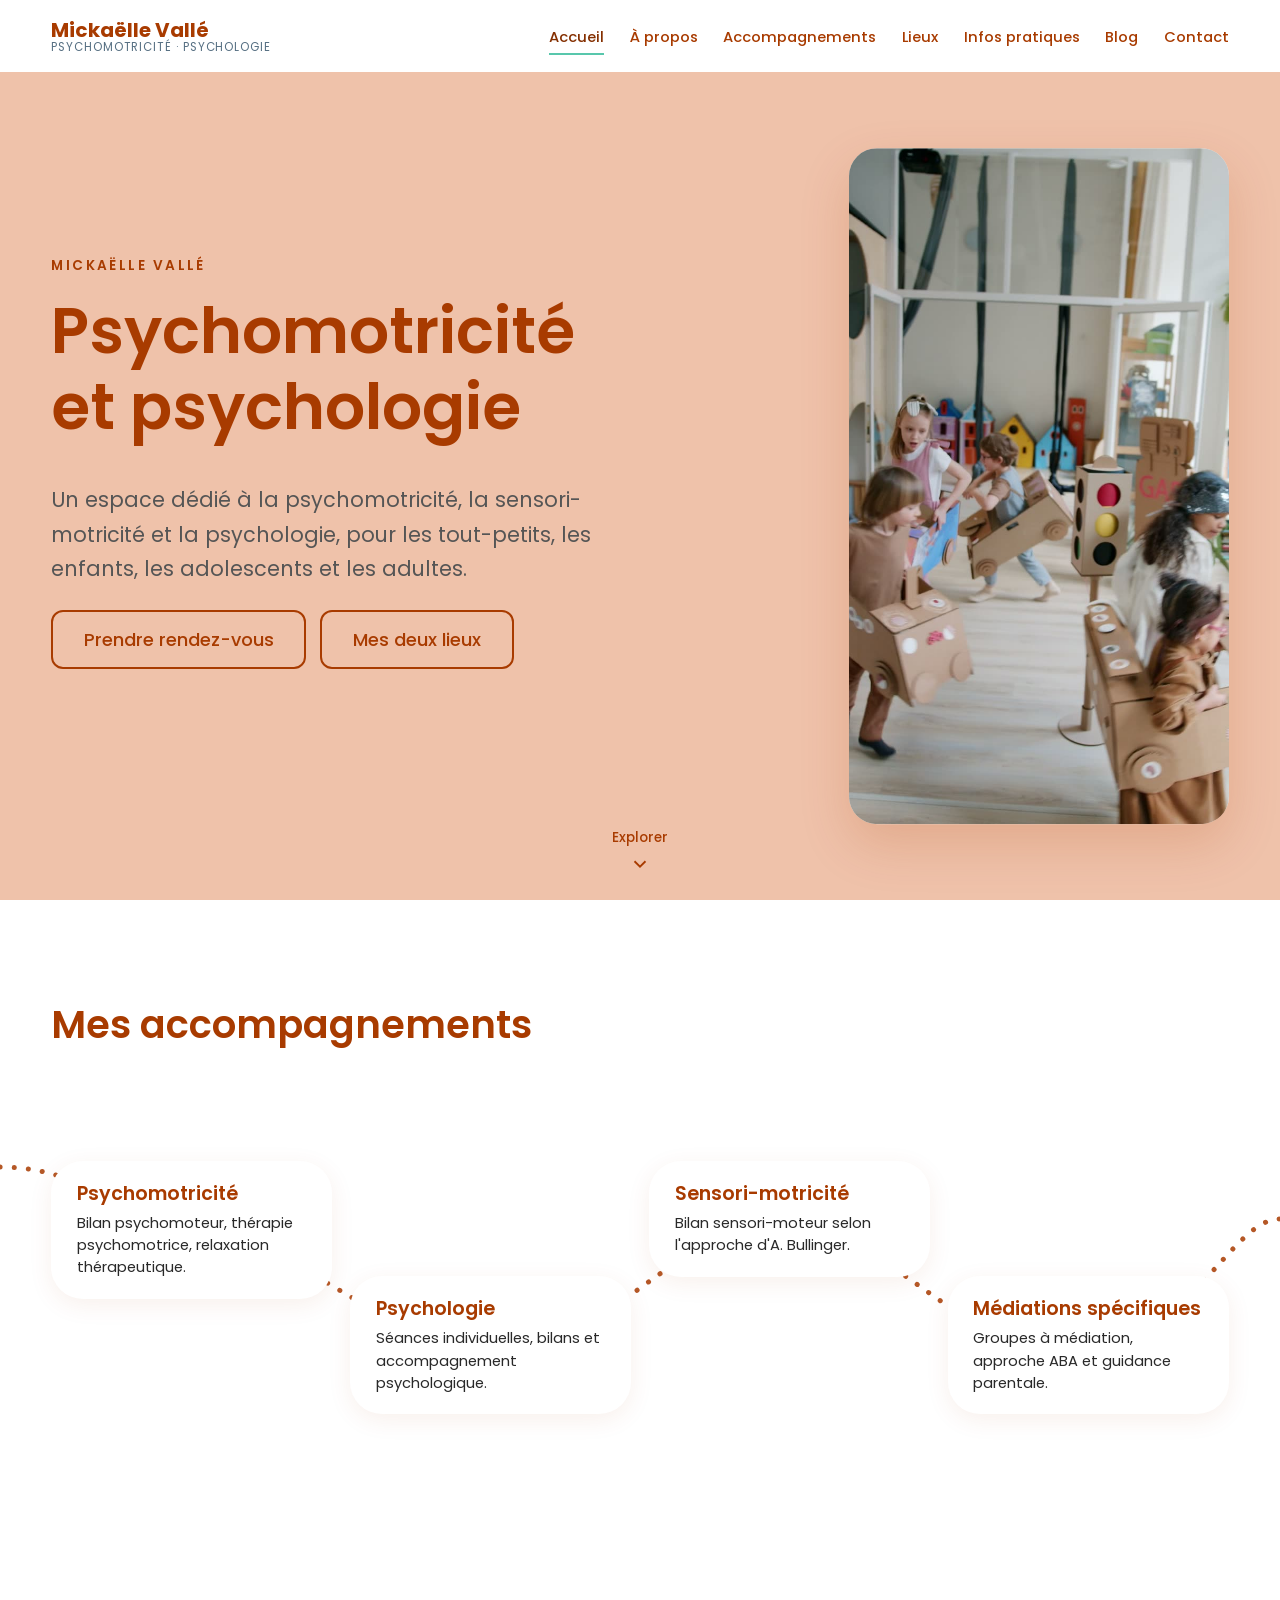
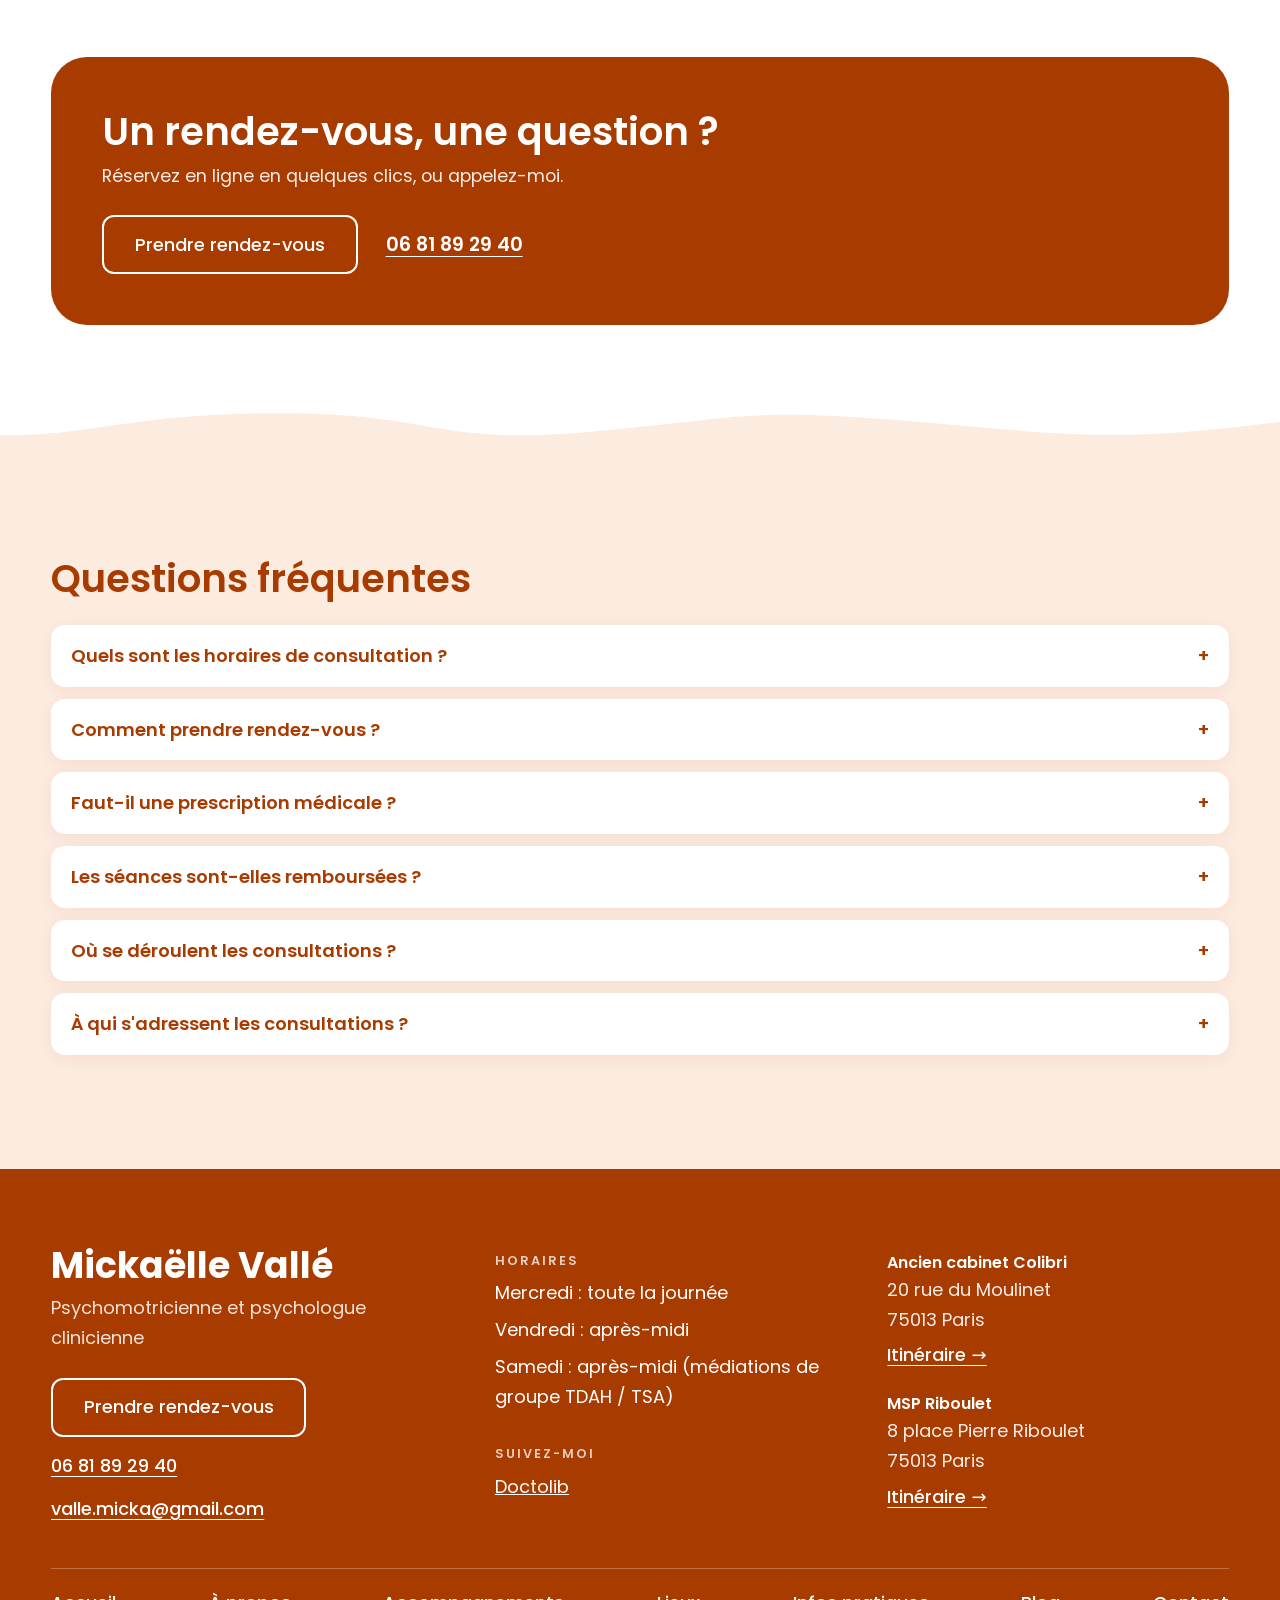
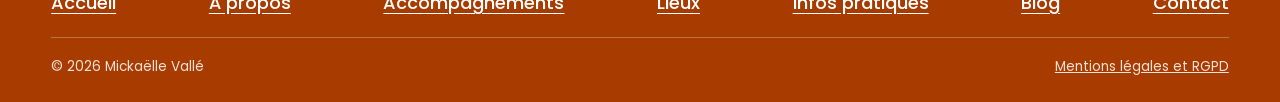
==== index.html @ c5b4d3ae "Apercu temporaire du site de Mickaelle Valle Copie generee depuis le depot prive, avec noindex sur c" ====
<!doctype html>
<html lang="fr">
<head>
<meta charset="utf-8">
<meta name="viewport" content="width=device-width,initial-scale=1">
<title>Mickaëlle Vallé | Psychomotricienne et psychologue à Paris</title>
<meta name="description" content="Psychomotricienne et psychologue clinicienne à Paris. Bilans, thérapie psychomotrice, sensori-motricité, médiations. Prise de rendez-vous sur Doctolib.">
<meta property="og:type" content="website">
<meta property="og:title" content="Mickaëlle Vallé | Psychomotricienne et psychologue à Paris">
<meta property="og:description" content="Psychomotricienne et psychologue clinicienne à Paris. Bilans, thérapie psychomotrice, sensori-motricité, médiations. Prise de rendez-vous sur Doctolib.">
<meta property="og:locale" content="fr_FR">
<meta name="theme-color" content="#A83B00">
<meta name="robots" content="noindex, nofollow">
<link rel="icon" href="data:image/svg+xml,%3Csvg xmlns=%27http://www.w3.org/2000/svg%27 viewBox=%270 0 64 64%27%3E%3Ccircle cx=%2732%27 cy=%2732%27 r=%2732%27 fill=%27%23A83B00%27/%3E%3Ctext x=%2732%27 y=%2742%27 font-size=%2726%27 font-family=%27sans-serif%27 font-weight=%27700%27 text-anchor=%27middle%27 fill=%27white%27%3EMV%3C/text%3E%3C/svg%3E">
<link rel="preconnect" href="https://fonts.googleapis.com"><link rel="preconnect" href="https://fonts.gstatic.com" crossorigin>
<link href="https://fonts.googleapis.com/css2?family=Poppins:wght@400;500;600&display=swap" rel="stylesheet">
<link rel="stylesheet" href="css/style.css?v=15">
</head>
<body data-page="home">
<a class="skip" href="#main">Aller au contenu</a>
<header class="site-header" id="site-header"></header>
<main id="main"></main>
<footer class="site-footer" id="site-footer"></footer>
<script src="js/main.js?v=15" defer></script>
</body>
</html>
---- css/style.css ----
:root{
  --terra:#A83B00;--terra-dark:#842f00;--peach:#F7C9B0;--terra-soft:#EFC2AA;--peach-soft:#FCEBDF;--teal:#58C7AC;
  --slate:#577083;--navy:#0E346E;--ink:#292929;--muted:#555;--white:#fff;
  --fs-body:clamp(1rem,.95rem + .25vw,1.125rem);
  --fs-h1:clamp(2rem,1.4rem + 3.2vw,4rem);
  --fs-h2:clamp(1.5rem,1.2rem + 1.5vw,2.5rem);
  --fs-h3:clamp(1.1rem,1rem + .5vw,1.4rem);
  --gutter:clamp(16px,4vw,72px);--radius:20px;--header-h:72px;
}
*,*::before,*::after{box-sizing:border-box}
html{scroll-behavior:smooth;scroll-padding-top:calc(var(--header-h) + 12px)}
body{margin:0;font-family:Poppins,system-ui,sans-serif;font-size:var(--fs-body);line-height:1.65;color:var(--ink);background:var(--white);overflow-x:hidden;animation:pageIn .35s ease both}
body.leaving{animation:pageOut .25s ease forwards}
@keyframes pageIn{from{opacity:0;transform:translateY(8px)}to{opacity:1;transform:none}}
@keyframes pageOut{to{opacity:0;transform:translateY(-8px)}}
img,iframe{max-width:100%;display:block}
h1,h2,h3{font-weight:600;line-height:1.2;color:var(--terra);margin:0 0 .6em}
h1{font-size:var(--fs-h1)}h2{font-size:var(--fs-h2)}h3{font-size:var(--fs-h3);color:var(--slate)}
p{margin:0 0 1em}a{color:var(--navy)}
.wrap{width:min(1760px,100% - 2*var(--gutter));margin-inline:auto;margin-inline:auto}
section{padding-block:clamp(48px,8vw,104px)}
.alt{background:var(--peach-soft);position:relative;margin-top:clamp(30px,4vw,56px)}
.kicker{display:block;font-size:.85rem;font-weight:600;letter-spacing:.18em;text-transform:uppercase;color:var(--terra);margin-bottom:1rem}
.lead{font-size:clamp(1.05rem,1rem + .5vw,1.3rem);color:var(--muted);max-width:60ch}
.skip{position:absolute;left:-999px;top:8px;background:#fff;padding:8px 12px;z-index:200}.skip:focus{left:8px}

/* header */
.site-header{position:sticky;top:0;z-index:100;height:var(--header-h);display:flex;align-items:center;background:rgba(255,255,255,.72);backdrop-filter:blur(12px);-webkit-backdrop-filter:blur(12px);transition:background .3s,box-shadow .3s}
.site-header.scrolled{background:rgba(255,255,255,.94);box-shadow:0 2px 18px rgba(0,0,0,.08)}
.site-header .wrap{display:flex;align-items:center;justify-content:space-between;gap:16px}
.logo{display:flex;flex-direction:column;line-height:1.1;text-decoration:none;cursor:pointer}
.logo strong{font-size:1.25rem;color:var(--terra)}.logo span{font-size:.72rem;letter-spacing:.08em;color:var(--slate)}
.nav ul{display:flex;gap:clamp(12px,2vw,28px);list-style:none;margin:0;padding:0}
.nav a{text-decoration:none;color:var(--terra);font-size:.92rem;font-weight:500;padding:6px 0;border-bottom:2px solid transparent;transition:border-color .2s,color .2s;cursor:pointer}
.nav a:hover,.nav a[aria-current="page"]{border-color:var(--teal);color:var(--terra-dark)}
.burger{display:none;background:none;border:0;padding:8px;cursor:pointer}
.burger span{display:block;width:26px;height:2px;background:var(--terra);margin:6px 0;transition:transform .25s,opacity .25s}
@media (max-width:900px){
  .burger{display:block}
  .nav{position:absolute;top:var(--header-h);left:0;right:0;background:rgba(255,255,255,.98);max-height:0;overflow:hidden;transition:max-height .3s}
  .nav.open{max-height:80vh;box-shadow:0 12px 24px rgba(0,0,0,.1)}
  .nav ul{flex-direction:column;padding:12px var(--gutter) 20px}
  .burger.open span:nth-child(1){transform:translateY(8px) rotate(45deg)}
  .burger.open span:nth-child(2){opacity:0}
  .burger.open span:nth-child(3){transform:translateY(-8px) rotate(-45deg)}
}

/* buttons (style B : contour, remplissage au survol) */
.btn{display:inline-block;font:inherit;font-weight:500;text-decoration:none;cursor:pointer;color:var(--terra);background:linear-gradient(var(--terra),var(--terra)) left/0 100% no-repeat;border:2px solid var(--terra);padding:.7em 1.7em;border-radius:12px;transition:background-size .3s ease,color .3s ease,transform .2s ease}
.btn:hover,.btn:focus-visible{background-size:100% 100%;color:#fff}
.btn:active{transform:scale(.95)}
.btn-row{display:flex;flex-wrap:wrap;gap:14px;margin-top:1.5rem}

/* hero */
.hero{min-height:calc(100svh - var(--header-h));display:flex;align-items:center;position:relative;padding-block:48px 96px;background:#fff;overflow:hidden}
.hero h1 .w{display:inline-block;opacity:0;transform:translateY(16px);animation:wordUp .7s cubic-bezier(.2,.8,.2,1) forwards}
@keyframes wordUp{to{opacity:1;transform:none}}
.hero .lead,.hero .btn-row,.hero .kicker{animation:pageIn .8s .6s ease both}
.explore{position:absolute;left:50%;bottom:24px;transform:translateX(-50%);background:none;border:0;color:var(--terra);font:inherit;font-size:.85rem;font-weight:500;cursor:pointer;display:flex;flex-direction:column;align-items:center;gap:4px;transition:opacity .2s}
.explore:hover{opacity:.7}.explore:active{transform:translateX(-50%) scale(.95)}
.explore svg{animation:bounce 1.8s ease-in-out infinite}
@keyframes bounce{0%,100%{transform:translateY(0)}50%{transform:translateY(7px)}}
.page-head{padding-block:clamp(40px,6vw,80px) clamp(24px,4vw,48px);background:linear-gradient(160deg,var(--peach) 0%,var(--peach-soft) 100%)}

/* cards */
.grid{display:grid;grid-template-columns:repeat(auto-fit,minmax(min(100%,250px),1fr));gap:clamp(16px,2vw,28px)}
.card{background:#fff;border-radius:var(--radius);padding:clamp(20px,3vw,32px);box-shadow:0 6px 24px rgba(168,59,0,.08);transition:transform .25s,box-shadow .25s;text-decoration:none;color:inherit;display:block}
a.card{cursor:pointer}
.card:hover{transform:translateY(-4px);box-shadow:0 12px 30px rgba(168,59,0,.15)}
.card:active{transform:translateY(-1px) scale(.99)}
.card h3{color:var(--terra)}.card p:last-child{margin-bottom:0}
.card .date{font-size:.8rem;color:var(--slate);font-weight:500;letter-spacing:.06em;text-transform:uppercase}
.soon{display:inline-block;font-size:.8rem;color:var(--slate);border:1px dashed var(--slate);border-radius:99px;padding:2px 12px}
.domain{margin-bottom:clamp(40px,6vw,72px)}
.domain blockquote{margin:0 0 1.2rem;padding-left:1rem;border-left:3px solid var(--teal);font-style:italic;color:var(--slate)}
.domain ul,.card ul{padding-left:1.2em;margin:0 0 1em}
.domain .block{margin-top:1.6rem}
.two{display:grid;grid-template-columns:repeat(auto-fit,minmax(min(100%,320px),1fr));gap:clamp(20px,3vw,40px);align-items:start}
.map{width:100%;height:280px;border:0;border-radius:var(--radius);background:var(--peach-soft)}
.todo{background:#fff3cd;padding:0 4px;border-radius:4px}

/* faq */
details{background:#fff;border-radius:14px;padding:16px 20px;margin-bottom:12px;box-shadow:0 4px 16px rgba(168,59,0,.07)}
summary{cursor:pointer;font-weight:600;color:var(--terra);list-style:none;display:flex;justify-content:space-between;gap:12px}
summary::after{content:"+";transition:transform .25s}details[open] summary::after{transform:rotate(45deg)}
details p{margin:.8em 0 0;color:var(--muted)}

/* form */
form{display:grid;gap:16px}
label{font-weight:500;font-size:.9rem;color:var(--slate)}
input,textarea{width:100%;font:inherit;padding:12px 14px;border:2px solid var(--peach);border-radius:12px;background:#fff;transition:border-color .2s}
input:focus,textarea:focus{outline:none;border-color:var(--teal)}
textarea{min-height:150px;resize:vertical}
.notice{font-size:.85rem;color:var(--muted)}

/* footer */
.site-footer{background:var(--terra);color:#fff;padding-block:clamp(48px,6vw,80px) 24px}
.site-footer h3{color:#fff;font-size:.8rem;letter-spacing:.16em;text-transform:uppercase;opacity:.75;margin-bottom:.8em}
.site-footer a{color:#fff;cursor:pointer}
.site-footer ul{list-style:none;padding:0;margin:0}.site-footer li{margin-bottom:.4em}
.f-main{display:grid;grid-template-columns:minmax(0,1.15fr) minmax(0,1fr) minmax(0,1fr);gap:clamp(28px,4vw,64px);align-items:start}
.f-name{font-size:clamp(1.6rem,1.3rem + 1.2vw,2.3rem);font-weight:700;line-height:1.1;margin:0}
.f-sub{margin:.4em 0 1.4em;opacity:.85}
.f-contact{display:flex;flex-direction:column;align-items:flex-start;gap:14px}
.f-contact a:not(.btn){font-weight:500;text-underline-offset:4px}
.btn-light{color:#fff;border-color:#fff;background:linear-gradient(#fff,#fff) left/0 100% no-repeat}
.btn-light:hover,.btn-light:focus-visible{color:var(--terra);background-size:100% 100%}
.f-center{display:grid;gap:28px;padding-top:.4rem}
.f-nav ul{display:flex;flex-wrap:wrap;justify-content:space-between;gap:10px 24px;margin-top:clamp(28px,4vw,44px);padding-block:1.2rem;border-block:1px solid rgba(255,255,255,.28)}.f-nav li{margin:0}.f-nav a{font-weight:500;text-underline-offset:4px}.f-nav a:hover{text-decoration:underline}
.f-maps{display:grid;grid-template-columns:minmax(0,1fr);gap:24px;padding-top:.4rem}
.f-place h3{font-size:1rem;letter-spacing:0;text-transform:none;opacity:1;margin-bottom:.2em}
.f-place p{margin:0 0 6px;opacity:.9}
.f-place .map{height:auto;aspect-ratio:1/1;border-radius:20px}
.f-route{font-weight:500;text-underline-offset:4px;white-space:nowrap}
.footer-bottom{margin-top:18px;font-size:.85rem;display:flex;flex-wrap:wrap;gap:8px 20px;justify-content:space-between;opacity:.85}
@media (max-width:860px){.f-main{grid-template-columns:minmax(0,1fr)}}
@media (max-width:860px){.f-maps{grid-template-columns:repeat(2,minmax(0,1fr))}}
@media (max-width:480px){.f-maps{grid-template-columns:minmax(0,1fr)}}

/* page a propos */
.about-hero{background:var(--terra-soft);padding-block:clamp(40px,6vw,88px)}
.about-grid{display:grid;grid-template-columns:minmax(0,1.2fr) minmax(0,.8fr);gap:clamp(28px,5vw,72px);align-items:center}
.about-hero h1{margin-bottom:.15em}
.role{font-weight:500;color:var(--slate);font-size:clamp(1rem,.95rem + .4vw,1.25rem);margin:0 0 1.2rem}
.tags{display:flex;flex-wrap:wrap;gap:8px;list-style:none;padding:0;margin:1.4rem 0 0}
.tags li{font-size:.85rem;font-weight:500;color:var(--terra);background:rgba(255,255,255,.7);border-radius:99px;padding:6px 14px}
.portrait{margin:0;position:relative;aspect-ratio:4/5;border-radius:32px;overflow:hidden;background:var(--peach);box-shadow:0 20px 50px rgba(168,59,0,.18);max-width:420px;justify-self:center;width:100%}
.portrait img{width:100%;height:100%;object-fit:cover}
.portrait-empty{display:none}
.portrait.empty{display:grid;place-items:center}
.portrait.empty .portrait-empty{display:block;color:var(--terra);font-weight:500}
.timeline{list-style:none;margin:2rem 0 0;padding:0 0 0 clamp(20px,3vw,32px);border-left:3px dotted rgba(168,59,0,.5)}
.timeline li{position:relative;display:grid;grid-template-columns:minmax(90px,170px) minmax(0,1fr);gap:8px clamp(16px,3vw,40px);padding-bottom:clamp(24px,3vw,40px)}
.timeline li::before{content:"";position:absolute;left:calc(-1 * clamp(20px,3vw,32px) - 8px);top:.45em;width:13px;height:13px;border-radius:50%;background:var(--terra)}
.t-label{font-weight:600;color:var(--terra)}
.timeline h3{margin:0 0 .3em}.timeline p{margin:0;color:var(--muted);max-width:60ch}
.ids{margin-top:1rem;font-size:.85rem;color:var(--slate)}
@media (max-width:760px){.about-grid{grid-template-columns:minmax(0,1fr)}.portrait{order:-1;max-width:260px}.timeline li{grid-template-columns:minmax(0,1fr)}}

/* page accompagnements */
.care-layout{display:grid;grid-template-columns:220px minmax(0,1fr);gap:clamp(24px,5vw,96px);align-items:start}
.care-nav{position:sticky;top:calc(var(--header-h) + 24px)}
.care-nav ul{list-style:none;margin:0;padding:0 0 0 16px;border-left:3px dotted rgba(168,59,0,.45)}
.care-nav li{margin-bottom:.9em}
.care-nav a{display:block;text-decoration:none;color:var(--slate);font-weight:500;cursor:pointer;transition:color .2s,transform .2s;position:relative}
.care-nav a:hover{color:var(--terra)}
.care-nav a.active{color:var(--terra);font-weight:600;transform:translateX(4px)}
.care-nav a.active::before{content:"";position:absolute;left:-23px;top:.5em;width:11px;height:11px;border-radius:50%;background:var(--terra)}
.care-body{max-width:none}
.domain{scroll-margin-top:calc(var(--header-h) + 16px);padding-bottom:clamp(36px,5vw,64px);margin-bottom:clamp(36px,5vw,64px);border-bottom:1px solid rgba(168,59,0,.15)}
.domain .lead{max-width:none;color:var(--ink)}
.acc{background:var(--peach-soft);box-shadow:none;border-radius:20px;padding:16px 22px}
.acc summary{color:var(--terra)}
.acc p{color:var(--ink);margin:.8em 0 0}
.checks{list-style:none;padding:0;margin:.4rem 0 0;display:grid;grid-template-columns:repeat(auto-fit,minmax(min(100%,280px),1fr));gap:8px 28px}
.checks li{position:relative;padding-left:22px}
.checks li::before{content:"";position:absolute;left:0;top:.6em;width:9px;height:9px;border-radius:50%;background:var(--teal)}
@media (max-width:999px){
  .care-layout{grid-template-columns:minmax(0,1fr)}
  .care-nav{position:static}
  .care-nav ul{display:flex;gap:10px;flex-wrap:wrap;border:0;padding:0}
  .care-nav li{margin:0}
  .care-nav a,.care-nav a.active{padding:6px 14px;border-radius:99px;background:var(--peach-soft);transform:none}
  .care-nav a.active::before{display:none}
}

/* page lieux */
.page-head .tags{margin-top:1.2rem}
.place-row{padding-block:clamp(48px,7vw,104px)}
.place-grid{display:grid;grid-template-columns:minmax(0,1.05fr) minmax(0,1fr);gap:clamp(28px,5vw,88px);align-items:center}
.place-grid.flip .map{order:2}
.place-grid .map{height:clamp(320px,38vw,560px);border-radius:32px;box-shadow:0 20px 50px rgba(168,59,0,.15)}
.place-info h2{margin-bottom:.15em}
.place-tag{color:var(--slate);font-weight:500;margin-bottom:1rem}
.place-addr{font-size:1.15rem;font-weight:500}
.place-cols{display:grid;grid-template-columns:repeat(auto-fit,minmax(min(100%,230px),1fr));gap:20px 36px;margin-top:1.4rem}
.place-cols h3{font-size:.8rem;letter-spacing:.16em;text-transform:uppercase;color:var(--terra);margin-bottom:.6em}
.hours{list-style:none;margin:0;padding:0}.hours li{display:flex;justify-content:space-between;gap:16px;padding:6px 0;border-bottom:1px dotted rgba(168,59,0,.4)}
.access{margin:0}.access dt{font-weight:600;color:var(--slate);font-size:.9rem}.access dd{margin:0 0 .6em}
@media (max-width:900px){.place-grid{grid-template-columns:minmax(0,1fr)}.place-grid.flip .map{order:0}}

/* page infos pratiques */
.steps{counter-reset:step}
.practical-grid{display:grid;grid-template-columns:minmax(0,1.3fr) minmax(0,1fr);gap:clamp(28px,5vw,96px);align-items:start}
.notes{display:grid;gap:clamp(16px,2vw,24px);position:sticky;top:calc(var(--header-h) + 24px)}
.note{background:var(--terra-soft);border-radius:28px;padding:clamp(22px,3vw,36px)}
.note h3{color:var(--terra);margin-bottom:.4em}.note p{margin:0}
@media (max-width:900px){.practical-grid{grid-template-columns:minmax(0,1fr)}.notes{position:static}}

/* blog */
.feature{display:grid;grid-template-columns:minmax(0,1fr) auto;gap:24px;align-items:end;background:var(--terra-soft);border-radius:36px;padding:clamp(28px,4vw,56px);text-decoration:none;color:inherit;cursor:pointer;transition:transform .25s,box-shadow .25s;margin-bottom:clamp(20px,3vw,36px)}
.feature:hover{transform:translateY(-4px);box-shadow:0 16px 40px rgba(168,59,0,.18)}
.feature:active{transform:scale(.99)}
.feature h2{margin:.3em 0 .4em}.feature p{max-width:60ch;color:var(--ink)}
.feature-tag{align-self:start;background:#fff;color:var(--terra);font-weight:600;border-radius:99px;padding:6px 16px;font-size:.85rem;order:2}
.more{color:var(--terra);font-weight:600}
.blog-grid .card p{color:var(--muted)}
.date{display:block;font-size:.8rem;color:var(--slate);font-weight:500;letter-spacing:.06em;text-transform:uppercase;margin-bottom:.6em}
.back{display:inline-block;margin-bottom:1rem;color:var(--terra);font-weight:500;text-decoration:none;cursor:pointer}
.back:hover{text-decoration:underline}
.prose{max-width:74ch}
.prose h2{font-size:clamp(1.3rem,1.1rem + 1vw,1.8rem);margin-top:2em}
.prose p{margin-bottom:1.1em}
.prose .checks{display:block}.prose .checks li{margin-bottom:.6em}
.byline{margin-top:2.4rem;padding-top:1rem;border-top:1px solid rgba(168,59,0,.2);color:var(--slate);font-weight:500}
.after{margin-top:clamp(36px,5vw,64px);display:grid;gap:24px;max-width:74ch}
@media (max-width:700px){.feature{grid-template-columns:minmax(0,1fr)}.feature-tag{order:-1;justify-self:start}}

/* page contact */
.contact-grid{display:grid;grid-template-columns:minmax(0,1fr) minmax(0,1.1fr);gap:clamp(28px,6vw,110px);align-items:start}
.contact-side{display:grid;gap:clamp(24px,3vw,36px)}
.cta-card{background:var(--terra);color:#fff;border-radius:32px;padding:clamp(24px,3.5vw,44px)}
.cta-card h2{color:#fff;margin-bottom:.3em}.cta-card p{margin-bottom:1.2em;opacity:.9}
.direct{list-style:none;margin:0;padding:0}
.direct li{display:grid;grid-template-columns:minmax(110px,170px) minmax(0,1fr);gap:4px 16px;padding:12px 0;border-bottom:1px dotted rgba(168,59,0,.4)}
.direct li>span:first-child{color:var(--slate);font-weight:500}
.direct a{font-weight:500;cursor:pointer}
.plain{list-style:none;margin:0;padding:0}.plain li{padding:4px 0}
.contact-side h3{font-size:.8rem;letter-spacing:.16em;text-transform:uppercase;color:var(--terra)}
#contact-form{background:var(--peach-soft);border-radius:32px;padding:clamp(24px,3.5vw,44px)}
#contact-form h2{margin-bottom:.2em}
.row2{display:grid;grid-template-columns:repeat(auto-fit,minmax(min(100%,200px),1fr));gap:16px}
select{width:100%;font:inherit;padding:12px 14px;border:2px solid var(--peach);border-radius:12px;background:#fff;cursor:pointer}
select:focus{outline:none;border-color:var(--teal)}
label.check{display:flex;gap:10px;align-items:flex-start;font-weight:400;color:var(--ink);font-size:.9rem;cursor:pointer}
label.check input{width:auto;margin-top:.3em;accent-color:var(--terra);cursor:pointer}
#contact-form .btn{justify-self:start}
@media (max-width:900px){.contact-grid{grid-template-columns:minmax(0,1fr)}.direct li{grid-template-columns:minmax(0,1fr)}}

.legal.prose{max-width:80ch}.legal .domain{margin-bottom:clamp(24px,3vw,40px);padding-bottom:clamp(24px,3vw,40px)}.legal .domain:last-child{border-bottom:0}

/* bandeau rendez-vous */
.cta-section{padding-block:clamp(24px,4vw,56px) clamp(48px,6vw,88px)}
.cta-band{display:flex;flex-wrap:wrap;gap:24px 48px;align-items:center;justify-content:space-between;background:var(--terra);color:#fff;border-radius:36px;padding:clamp(28px,4vw,56px)}
.cta-band h2{color:#fff;margin-bottom:.2em}.cta-band p{margin:0;opacity:.9;font-size:1.1rem}
.cta-actions{display:flex;flex-wrap:wrap;gap:16px 28px;align-items:center}
.cta-phone{color:#fff;font-weight:600;font-size:1.2rem;text-underline-offset:5px;cursor:pointer}

/* reveal */
.reveal{opacity:0;transform:translateY(22px);transition:opacity .7s ease,transform .7s ease}
.reveal.in{opacity:1;transform:none}
@media (prefers-reduced-motion:reduce){*,*::before,*::after{animation-duration:.01ms!important;transition-duration:.01ms!important}.reveal{opacity:1;transform:none}html{scroll-behavior:auto}}

/* hero et apparition echelonnee */
.hero>.wrap{position:relative;z-index:1}
.reveal:nth-child(2){transition-delay:.08s}.reveal:nth-child(3){transition-delay:.16s}.reveal:nth-child(4){transition-delay:.24s}
.hero-media{position:absolute;z-index:0;overflow:hidden;background:var(--peach-soft)}
.hero-media img,.hero-media video{width:100%;height:100%;object-fit:cover}
.hero-media video{position:absolute;inset:0}
.hero .wrap>div{max-width:min(100%,560px)}
@media (min-width:761px){
  .hero{background:var(--terra-soft)}
  .hero-media{right:max(var(--gutter),calc((100% - 1760px)/2));top:50%;transform:translateY(-50%);width:min(34vw,380px);aspect-ratio:9/16;max-height:calc(100% - 96px);border-radius:28px;box-shadow:0 20px 50px rgba(168,59,0,.18)}
}
@media (max-width:760px){
  .hero-media{inset:0}
  .hero-media::after{content:"";position:absolute;inset:0;background:rgba(255,255,255,.8)}
  .hero .wrap>div{max-width:none}
}

/* fil en pointilles et cartes vivantes */
.path-wrap{position:relative;padding-block:clamp(48px,7vw,110px)}
.dots{position:absolute;z-index:0;left:50%;top:0;width:100vw;height:100%;transform:translateX(-50%);overflow:visible;pointer-events:none}
.dots path{fill:none;stroke:var(--terra);stroke-width:5;stroke-linecap:round;stroke-dasharray:.1 14;opacity:.85;animation:flow 3s linear infinite}
@keyframes flow{to{stroke-dashoffset:-28.2}}
.path-wrap .grid{position:relative;z-index:1}
.path-wrap .card.in{animation:breathe 5.4s ease-in-out 1s infinite}
.path-wrap .card:nth-child(2).in{animation-duration:6.2s;animation-delay:1.6s}
.path-wrap .card:nth-child(3).in{animation-duration:4.8s;animation-delay:2.1s}
.path-wrap .card:nth-child(4).in{animation-duration:5.8s;animation-delay:1.3s}
@keyframes breathe{0%,100%{scale:1;translate:0 0}50%{scale:1.03;translate:0 -5px}}
@media (min-width:1000px){
  .path-wrap .grid{grid-template-columns:repeat(4,minmax(0,1fr));align-items:start}
  .path-wrap .card:nth-child(even){margin-top:clamp(70px,9vw,130px)}
}
@media (max-width:999px){
  .path-wrap{padding-block:0}
  .dots{display:none}
  .path-wrap::before{content:"";position:absolute;z-index:0;left:50%;top:0;bottom:0;border-left:3px dotted rgba(168,59,0,.5)}
}
@media (prefers-reduced-motion:reduce){.dots path,.path-wrap .card.in{animation:none}}
/* cartes rectangulaires aux angles arrondis */
.path-wrap .card{border-radius:32px;padding:clamp(16px,1.6vw,22px) clamp(20px,2vw,28px)}
.path-wrap .card h3{font-size:clamp(1rem,.9rem + .4vw,1.2rem);margin-bottom:.4em}
.path-wrap .card p{font-size:.92rem;line-height:1.5}
@media (min-width:1000px){
  .path-wrap .grid{gap:clamp(12px,1.4vw,20px)}
}
@media (max-width:999px){.path-wrap .card{min-height:0}}

/* bord ondule en haut des sections alt */
.alt::before{content:"";position:absolute;left:0;right:0;bottom:calc(100% - 1px);height:clamp(30px,4vw,56px);background:var(--peach-soft);-webkit-mask:url("data:image/svg+xml;utf8,<svg xmlns='http://www.w3.org/2000/svg' viewBox='0 0 100 60' preserveAspectRatio='none'><path d='M0,38 C8,38 10,12 22,12 S34,50 46,34 S58,6 70,20 S86,50 100,22 L100,60 L0,60 Z'/></svg>") center/100% 100% no-repeat;mask:url("data:image/svg+xml;utf8,<svg xmlns='http://www.w3.org/2000/svg' viewBox='0 0 100 60' preserveAspectRatio='none'><path d='M0,38 C8,38 10,12 22,12 S34,50 46,34 S58,6 70,20 S86,50 100,22 L100,60 L0,60 Z'/></svg>") center/100% 100% no-repeat}
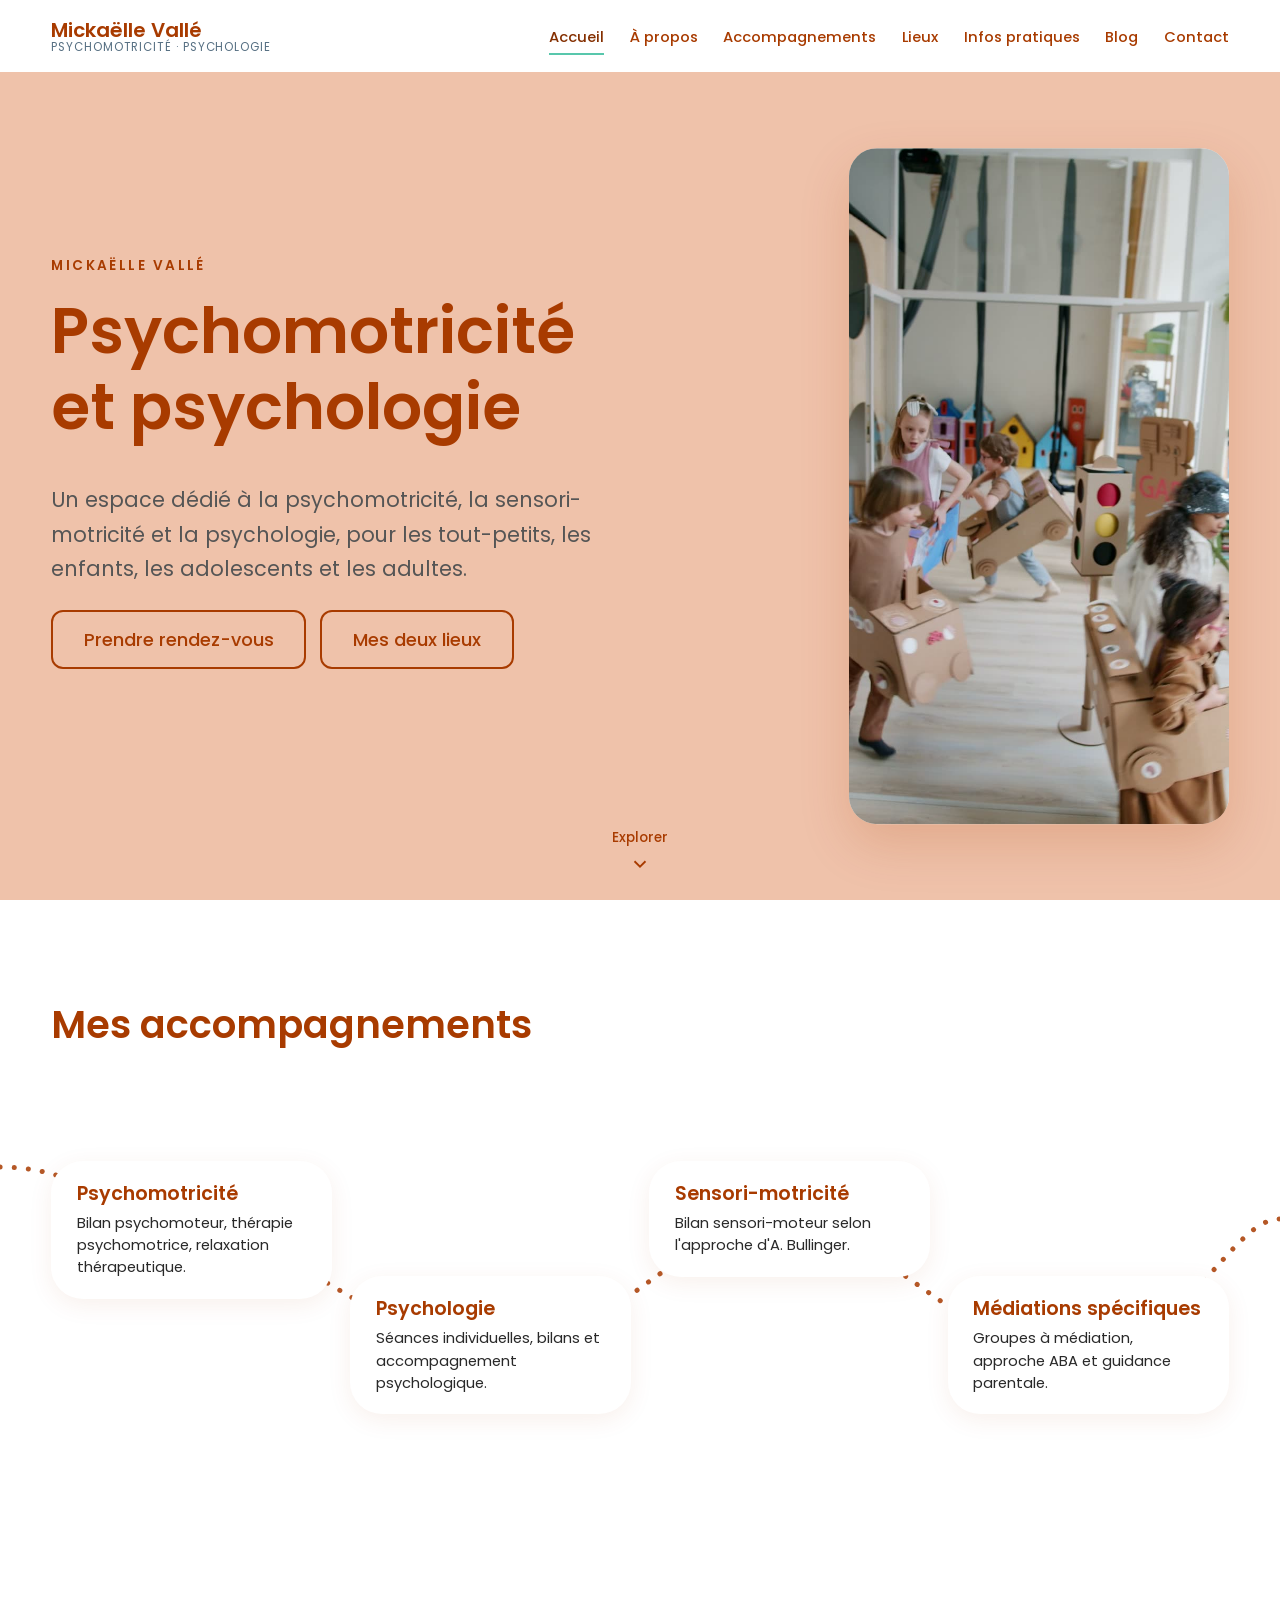
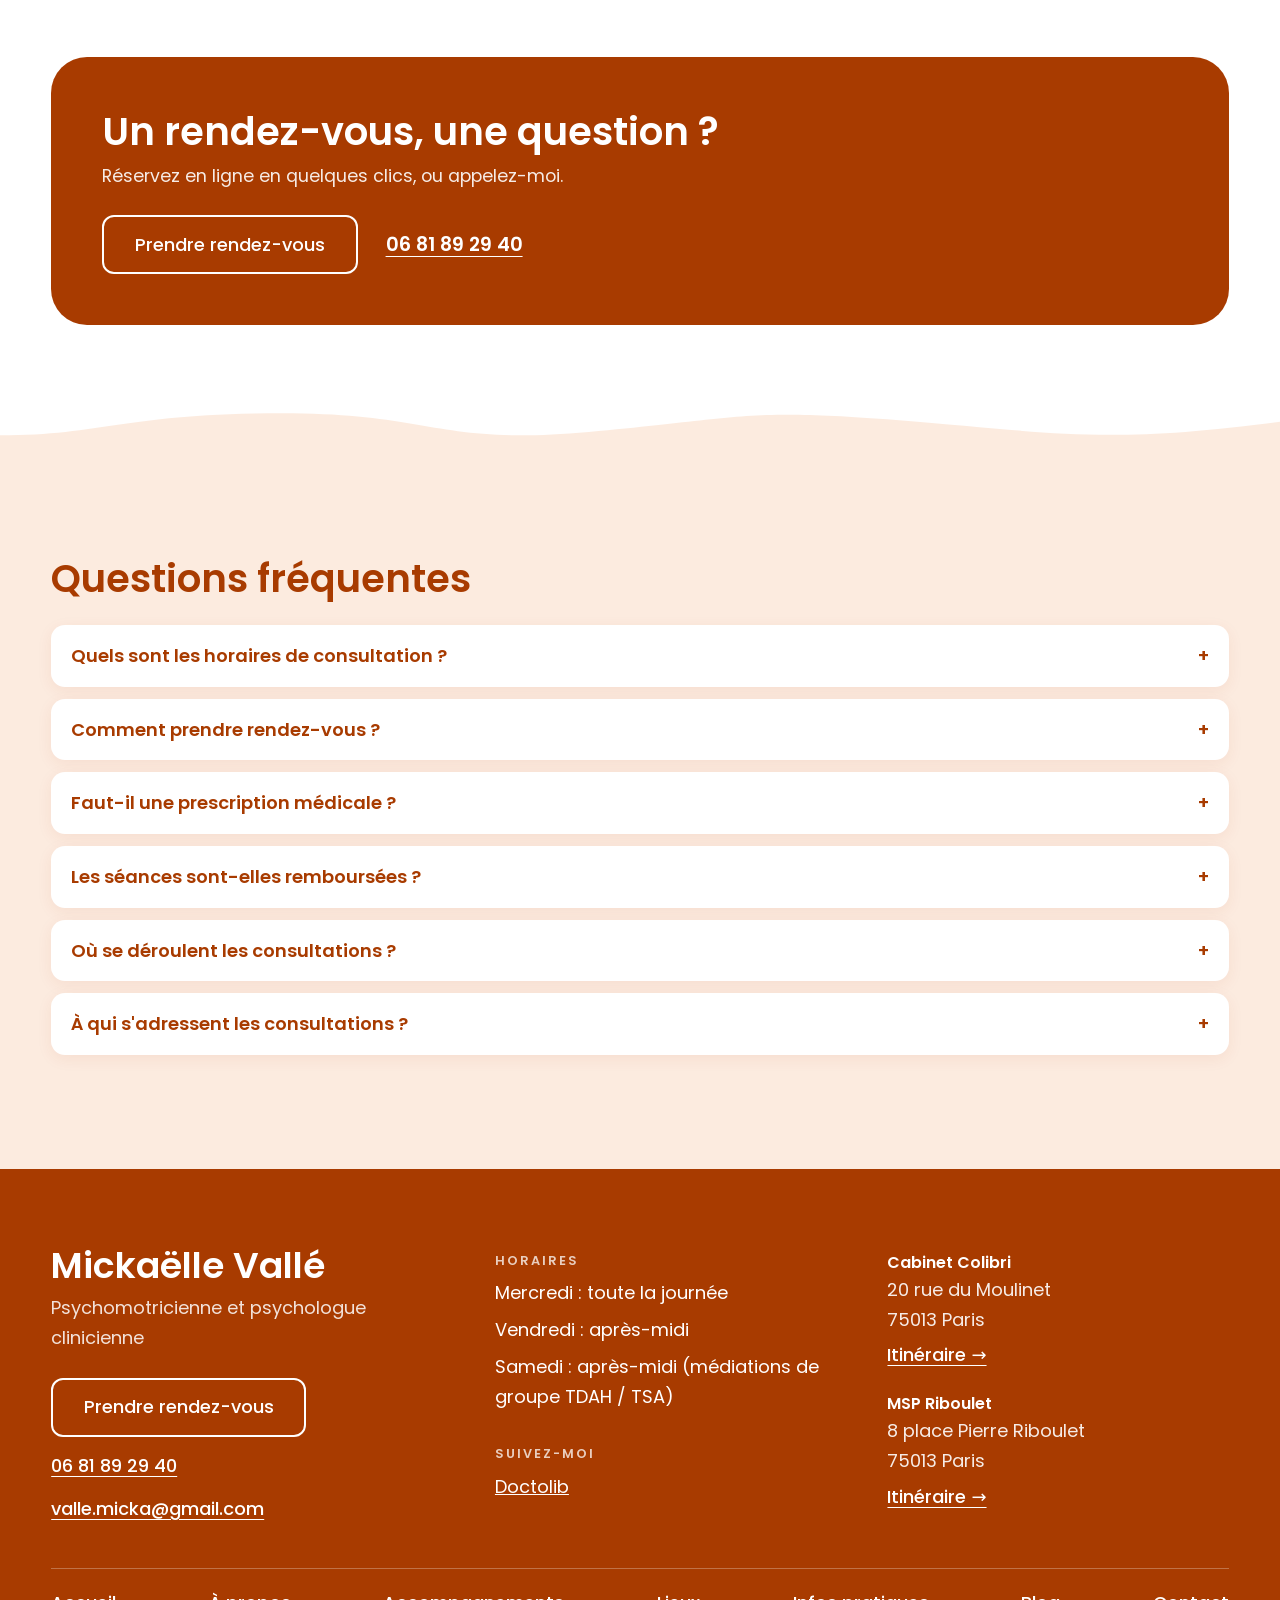
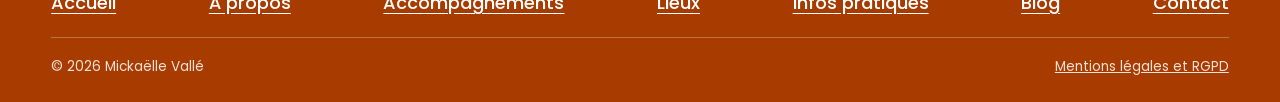
==== commit 588dc70e: "Mise a jour de l'apercu : polices hebergees, cartes apres clic Co-Authored-By: Claude Sonnet 5.5 <no" ====
--- a/index.html
+++ b/index.html
@@ -12,15 +12,14 @@
 <meta name="theme-color" content="#A83B00">
 <meta name="robots" content="noindex, nofollow">
 <link rel="icon" href="data:image/svg+xml,%3Csvg xmlns=%27http://www.w3.org/2000/svg%27 viewBox=%270 0 64 64%27%3E%3Ccircle cx=%2732%27 cy=%2732%27 r=%2732%27 fill=%27%23A83B00%27/%3E%3Ctext x=%2732%27 y=%2742%27 font-size=%2726%27 font-family=%27sans-serif%27 font-weight=%27700%27 text-anchor=%27middle%27 fill=%27white%27%3EMV%3C/text%3E%3C/svg%3E">
-<link rel="preconnect" href="https://fonts.googleapis.com"><link rel="preconnect" href="https://fonts.gstatic.com" crossorigin>
-<link href="https://fonts.googleapis.com/css2?family=Poppins:wght@400;500;600&display=swap" rel="stylesheet">
-<link rel="stylesheet" href="css/style.css?v=15">
+<link rel="preload" href="fonts/poppins-500.woff2" as="font" type="font/woff2" crossorigin>
+<link rel="stylesheet" href="css/style.css?v=17">
 </head>
 <body data-page="home">
 <a class="skip" href="#main">Aller au contenu</a>
 <header class="site-header" id="site-header"></header>
 <main id="main"></main>
 <footer class="site-footer" id="site-footer"></footer>
-<script src="js/main.js?v=15" defer></script>
+<script src="js/main.js?v=17" defer></script>
 </body>
 </html>
--- a/css/style.css
+++ b/css/style.css
@@ -1,3 +1,6 @@
+@font-face{font-family:Poppins;font-style:normal;font-weight:400;font-display:swap;src:url(../fonts/poppins-400.woff2) format('woff2')}
+@font-face{font-family:Poppins;font-style:normal;font-weight:500;font-display:swap;src:url(../fonts/poppins-500.woff2) format('woff2')}
+@font-face{font-family:Poppins;font-style:normal;font-weight:600;font-display:swap;src:url(../fonts/poppins-600.woff2) format('woff2')}
 :root{
   --terra:#A83B00;--terra-dark:#842f00;--peach:#F7C9B0;--terra-soft:#EFC2AA;--peach-soft:#FCEBDF;--teal:#58C7AC;
   --slate:#577083;--navy:#0E346E;--ink:#292929;--muted:#555;--white:#fff;
@@ -236,6 +239,10 @@
 .cta-actions{display:flex;flex-wrap:wrap;gap:16px 28px;align-items:center}
 .cta-phone{color:#fff;font-weight:600;font-size:1.2rem;text-underline-offset:5px;cursor:pointer}
 
+.map-consent{display:grid;place-content:center;justify-items:center;gap:18px;text-align:center;padding:clamp(20px,4vw,48px);background:var(--terra-soft)}
+.map-consent p{margin:0;max-width:38ch;color:var(--muted)}
+.map-consent.reveal{border:0}
+
 /* reveal */
 .reveal{opacity:0;transform:translateY(22px);transition:opacity .7s ease,transform .7s ease}
 .reveal.in{opacity:1;transform:none}
